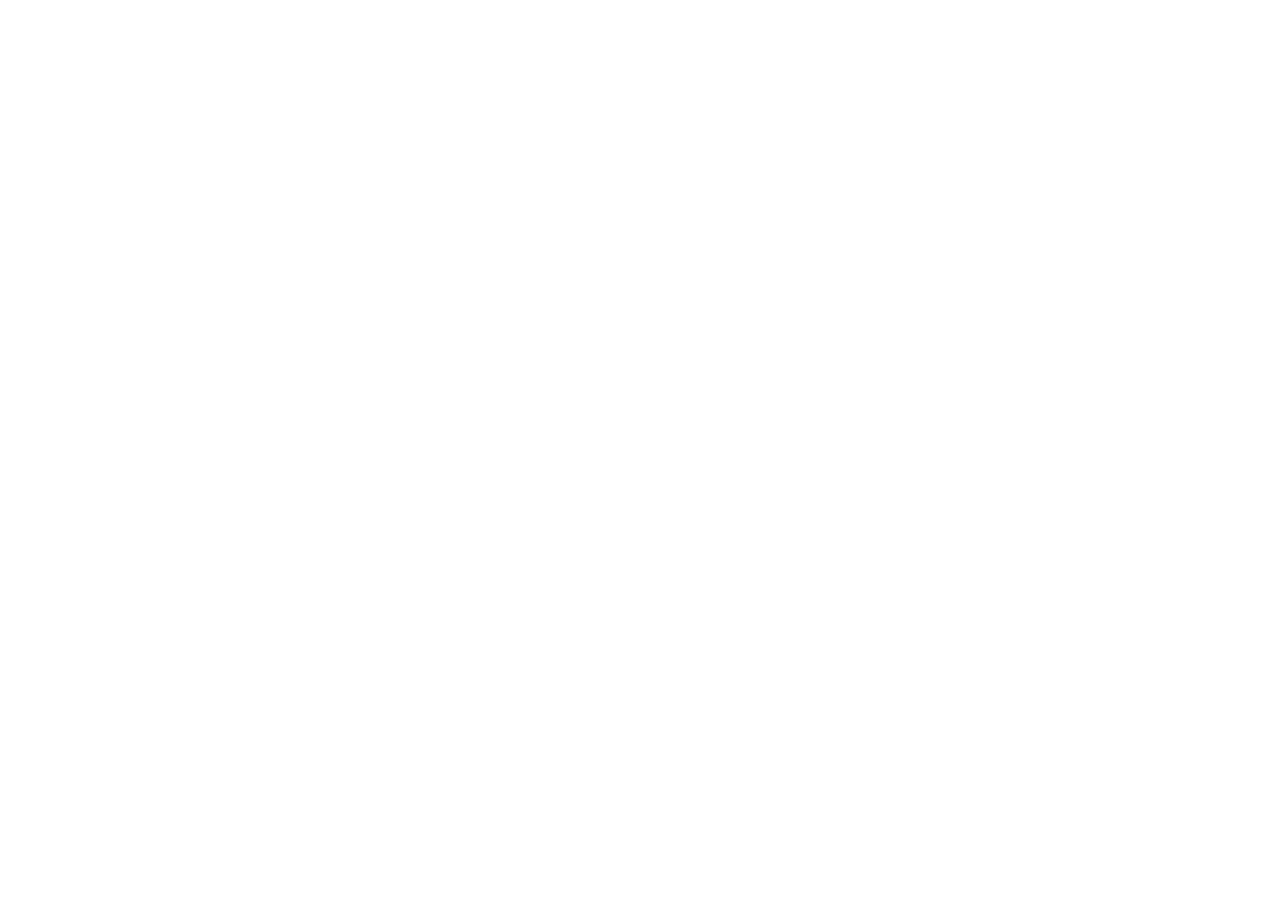
==== landing-page-2/index.html @ e0eefb37 "Add archivos para la landing page 2" ====
<!doctype html>
<html lang="en">
<head>
    <meta charset="UTF-8">
    <meta name="viewport" content="width=device-width, user-scalable=no, initial-scale=1.0, maximum-scale=1.0, minimum-scale=1.0">
    <meta http-equiv="X-UA-Compatible" content="ie=edge">
    <title>Document</title>
</head>
<body>
  
</body>
</html>
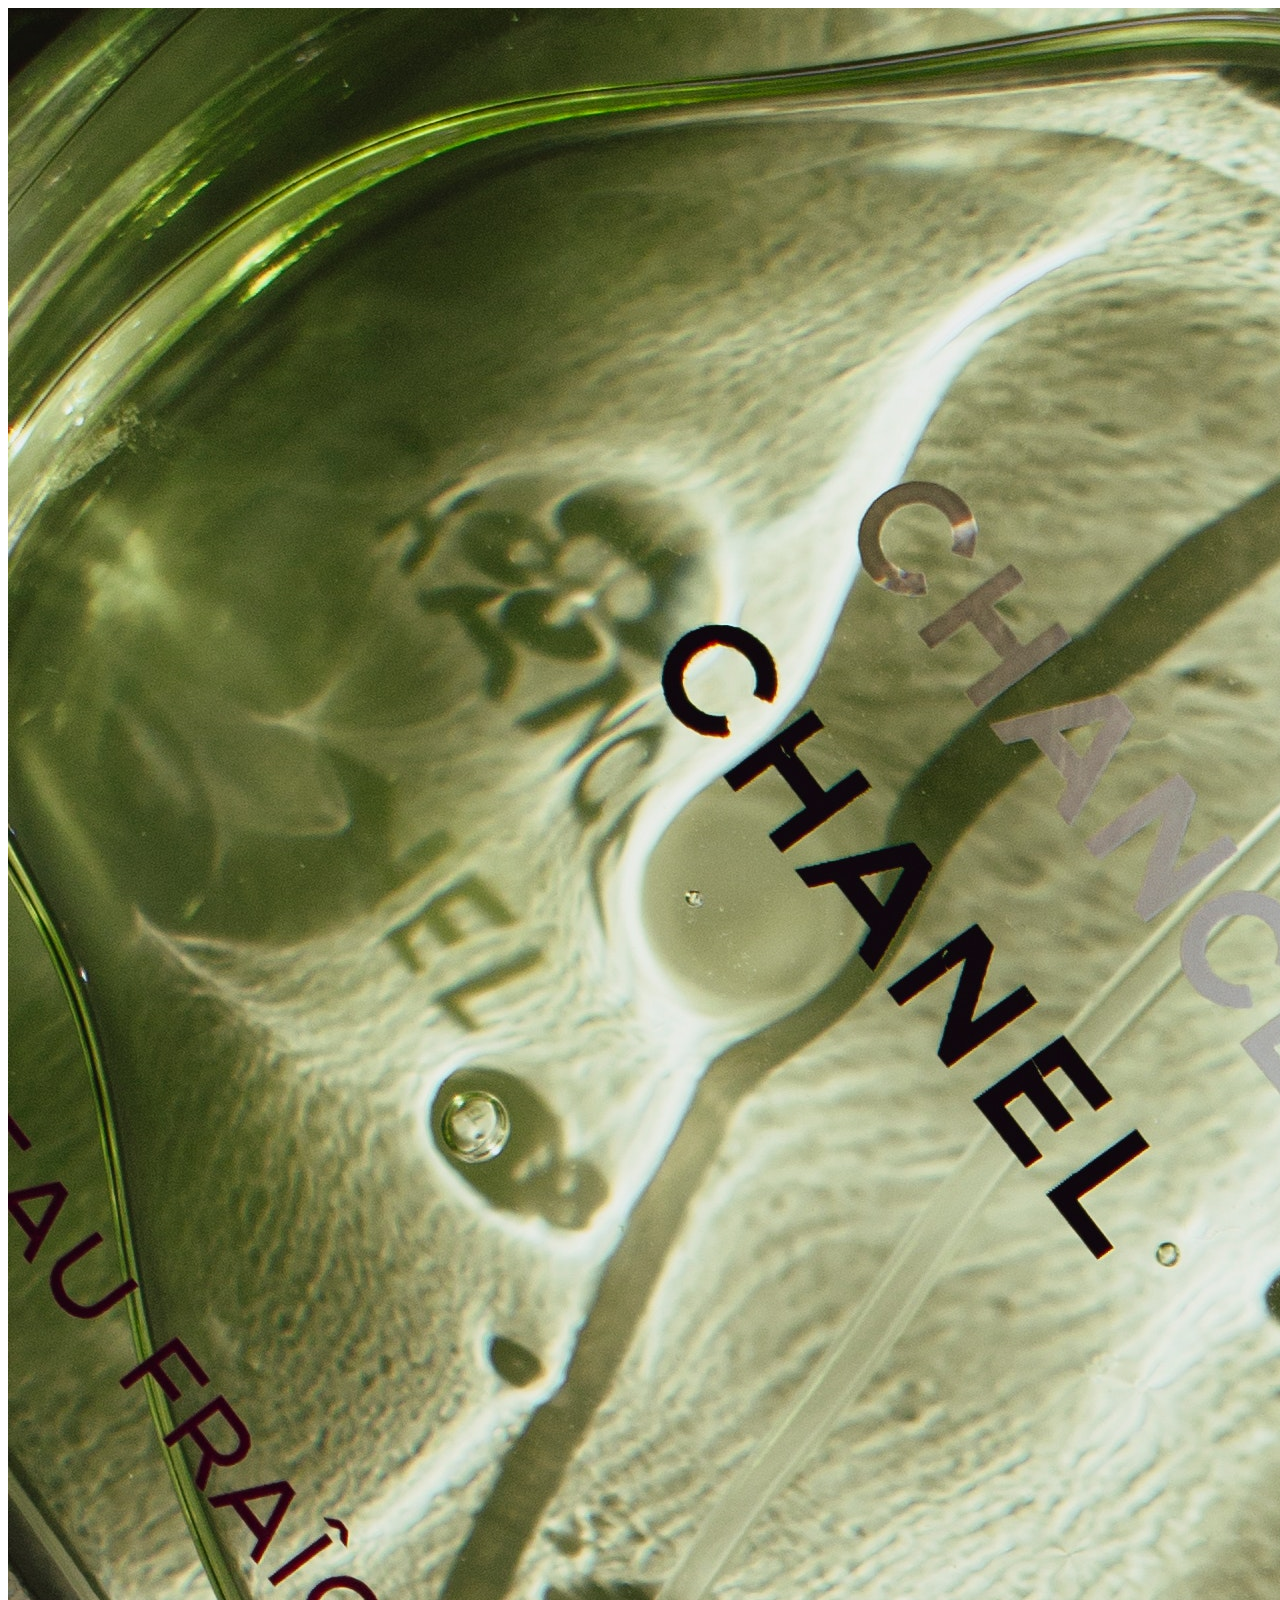
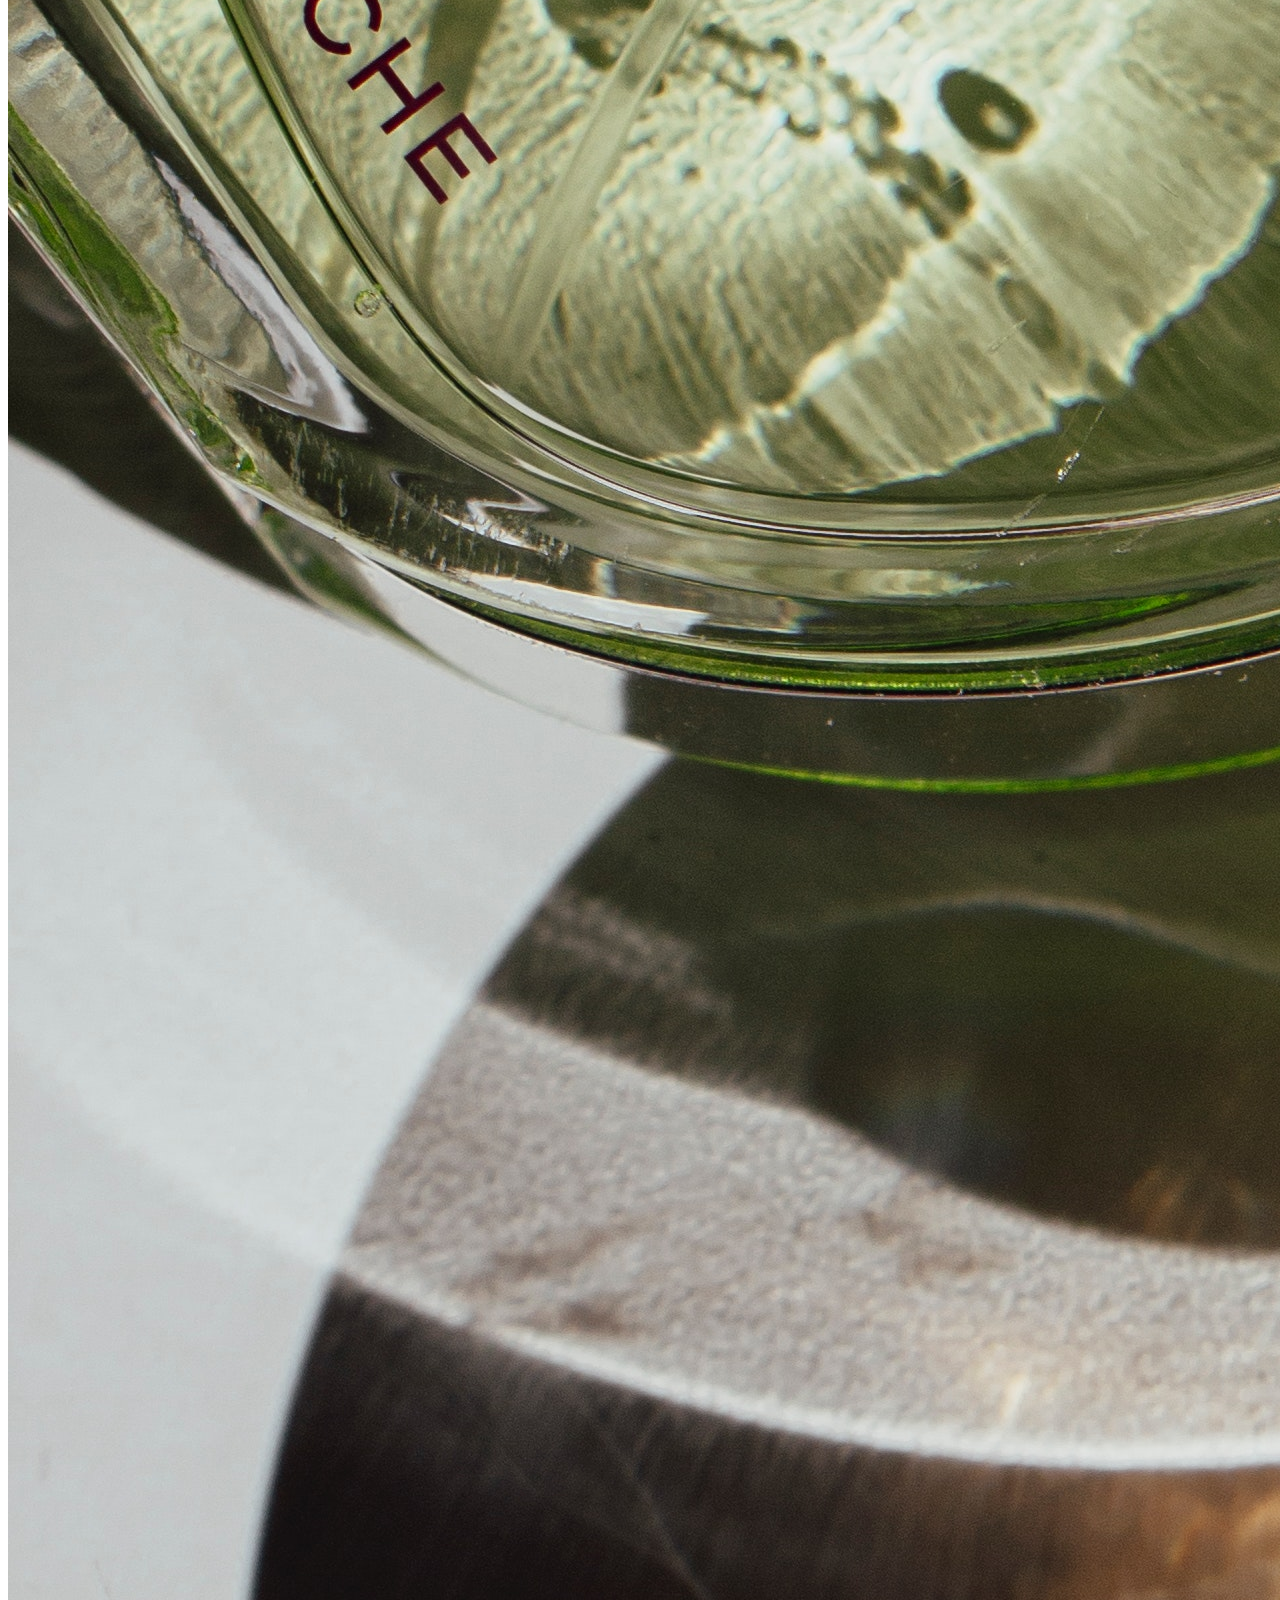
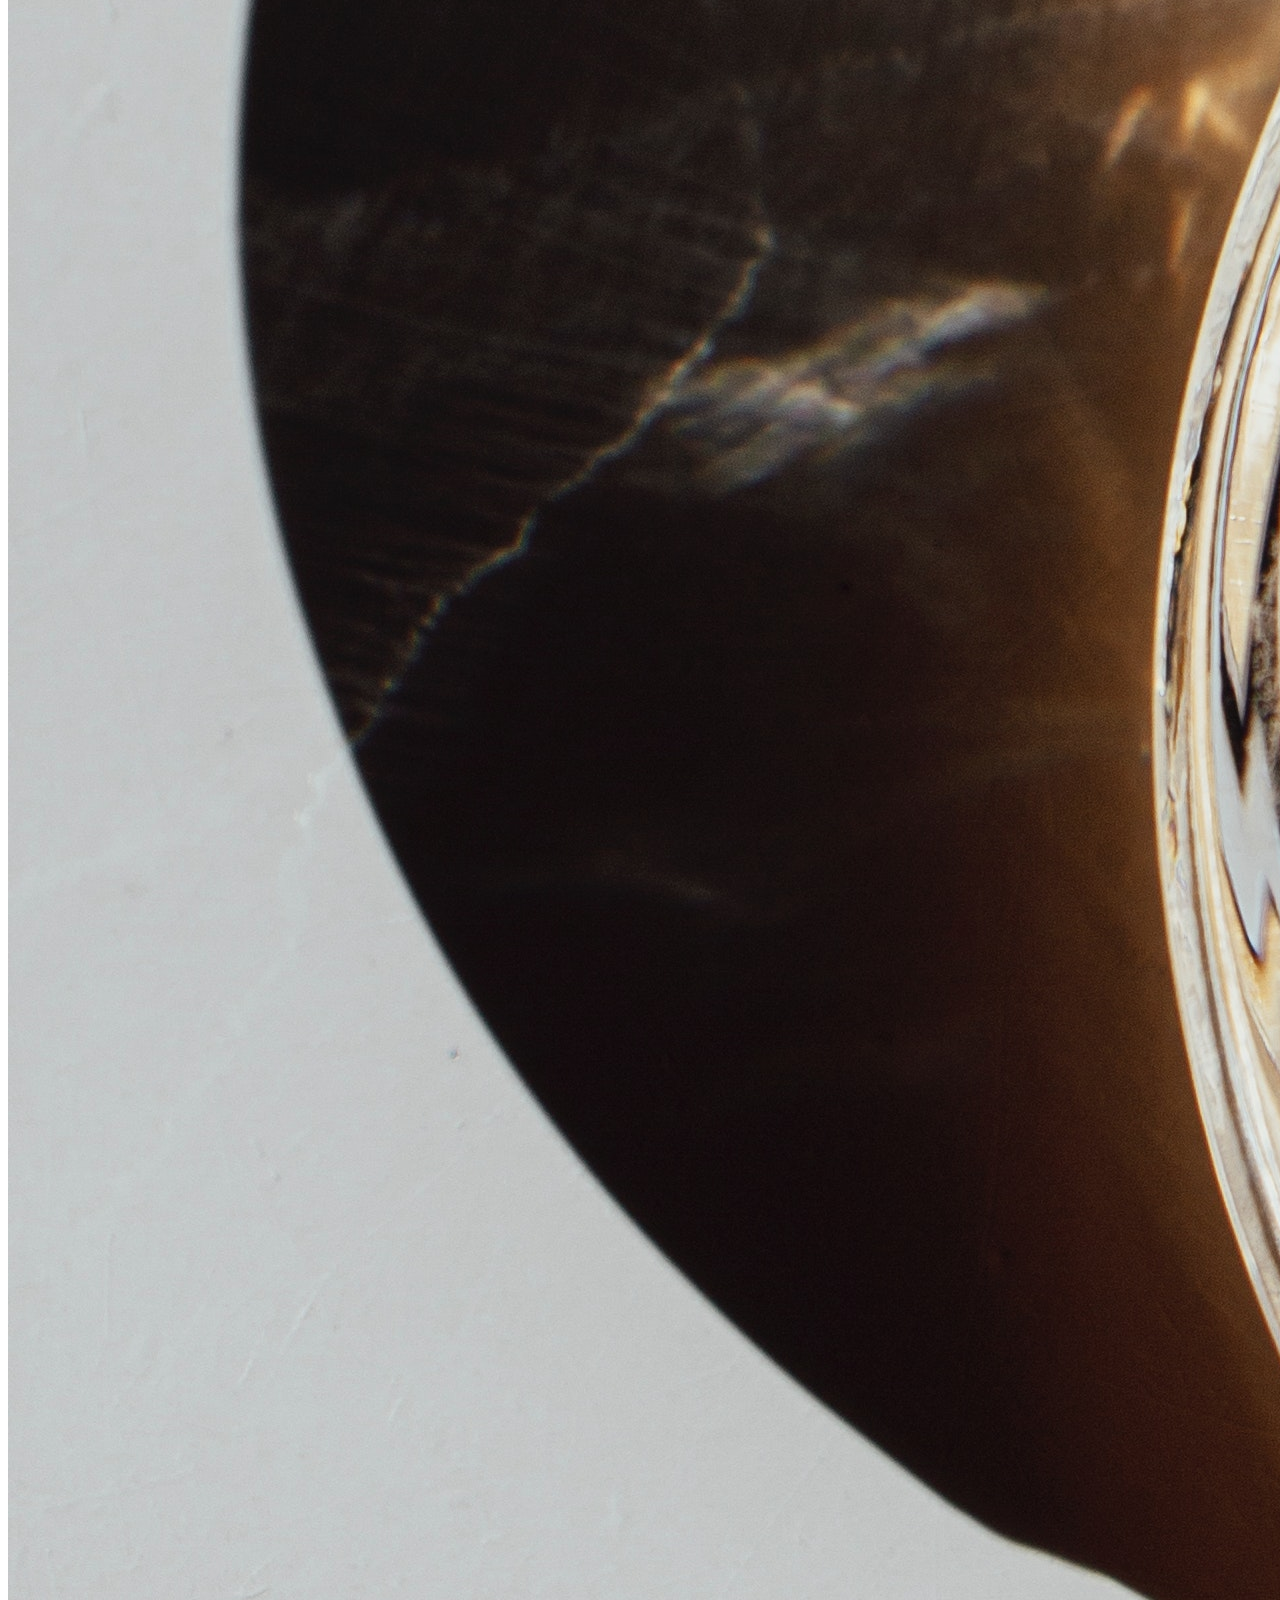
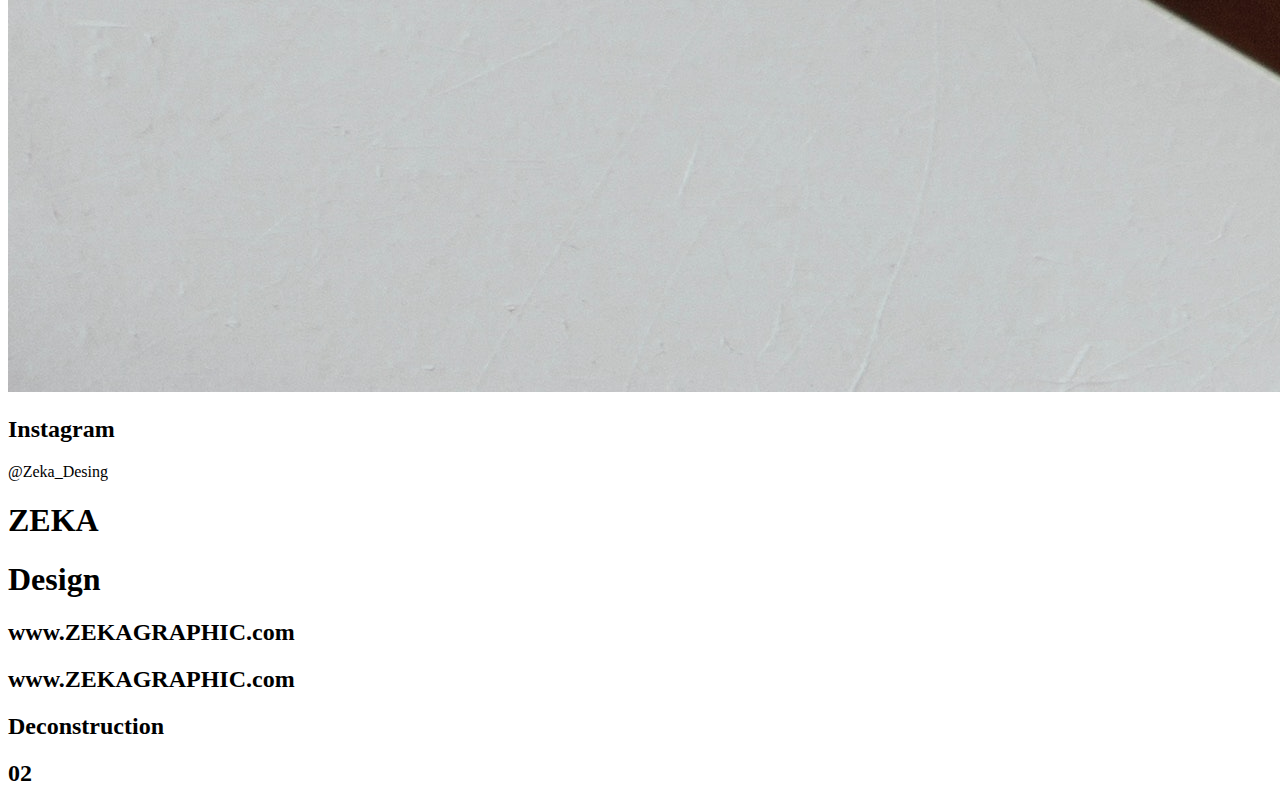
==== commit 453f4a4f: "Change estructura de card y link para los estilos" ====
--- a/landing-page-2/index.html
+++ b/landing-page-2/index.html
@@ -4,9 +4,26 @@
     <meta charset="UTF-8">
     <meta name="viewport" content="width=device-width, user-scalable=no, initial-scale=1.0, maximum-scale=1.0, minimum-scale=1.0">
     <meta http-equiv="X-UA-Compatible" content="ie=edge">
+    <link rel="stylesheet" href="css/style.css">
     <title>Document</title>
 </head>
 <body>
-  
+    <main>
+        <div class="card-container">
+            <img src="images/pexels-perfume.jpg" alt="perfume">
+            <div class="header">
+                <div class="instagram-items">
+                    <h2>Instagram</h2>
+                    <p>@Zeka_Desing</p>
+                </div>
+                <h1 class="name-company">ZEKA</h1>
+            </div>
+            <h1 class="design">Design</h1>
+            <h2 class="url-right">www.ZEKAGRAPHIC.com</h2>
+            <h2 class="url-left">www.ZEKAGRAPHIC.com</h2>
+            <h2 class="deconstruction">Deconstruction</h2>
+            <h2 class="number">02</h2>
+        </div>
+    </main>
 </body>
 </html>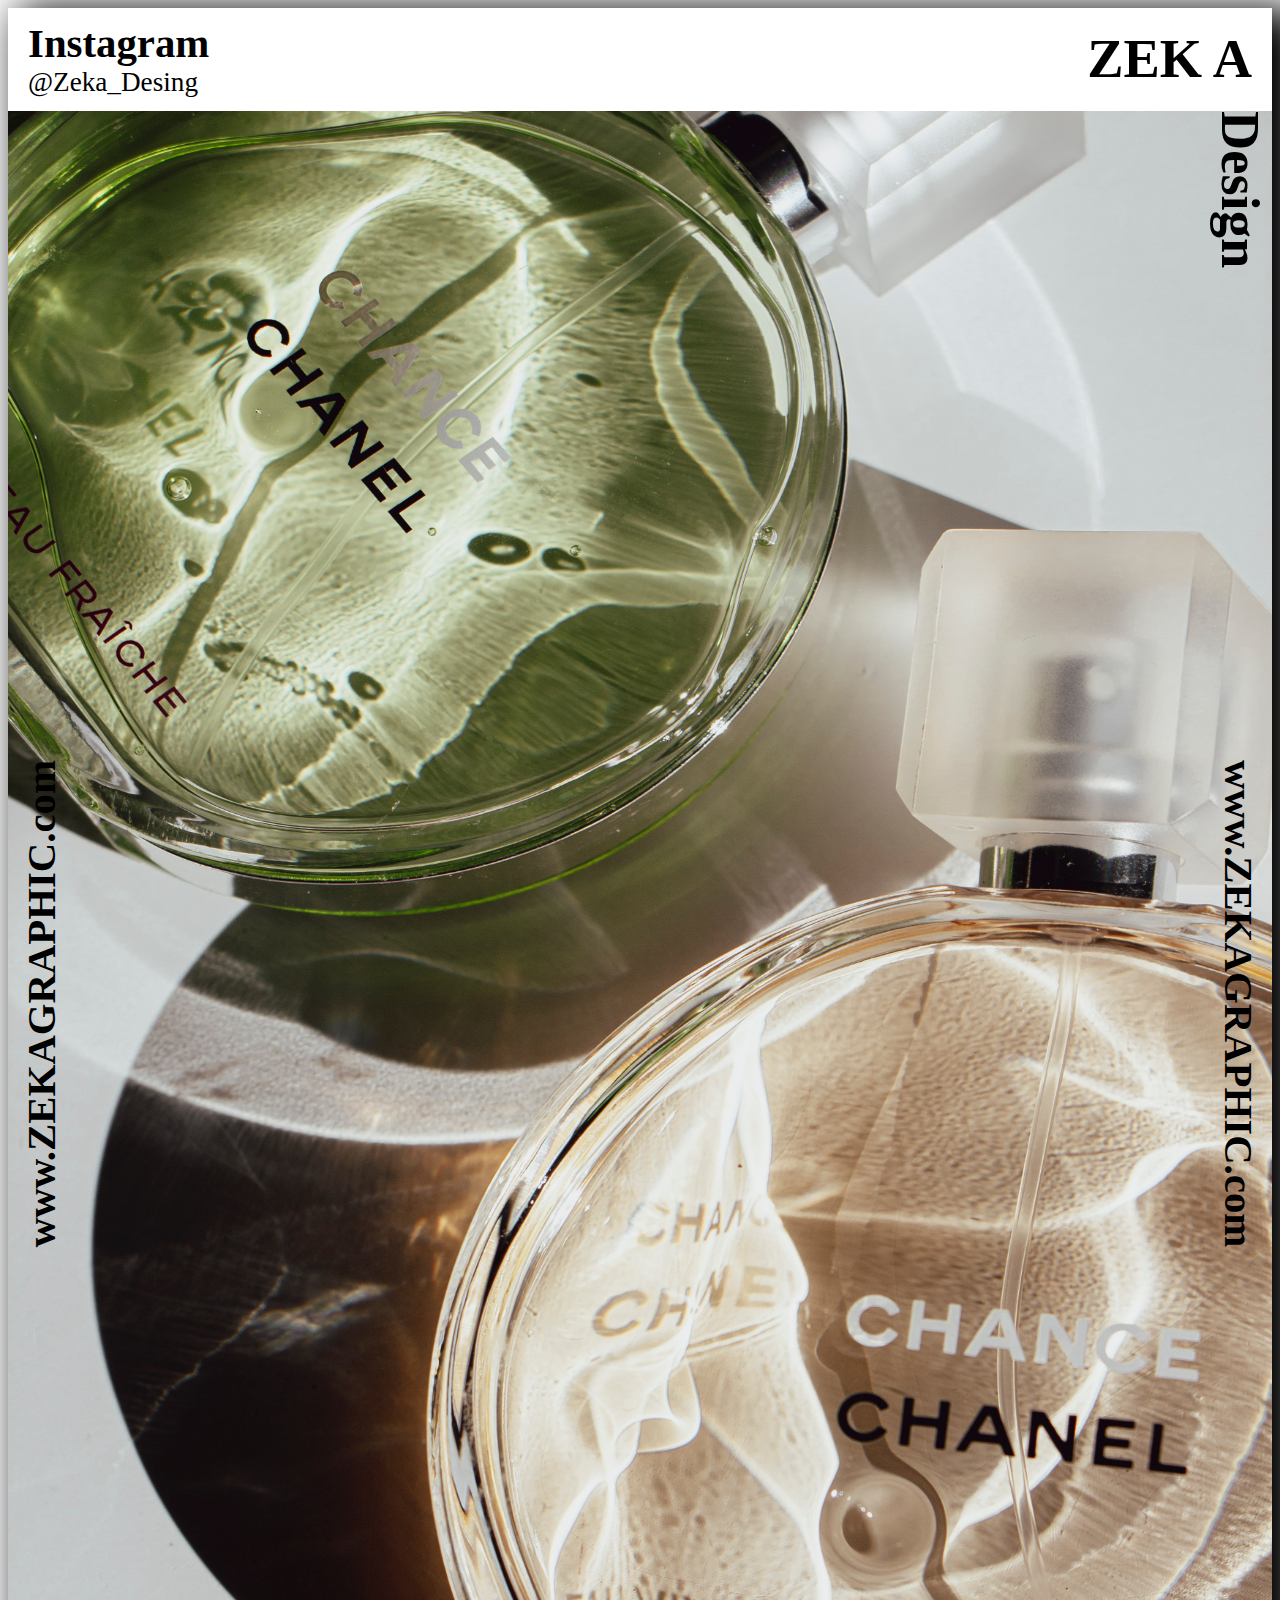
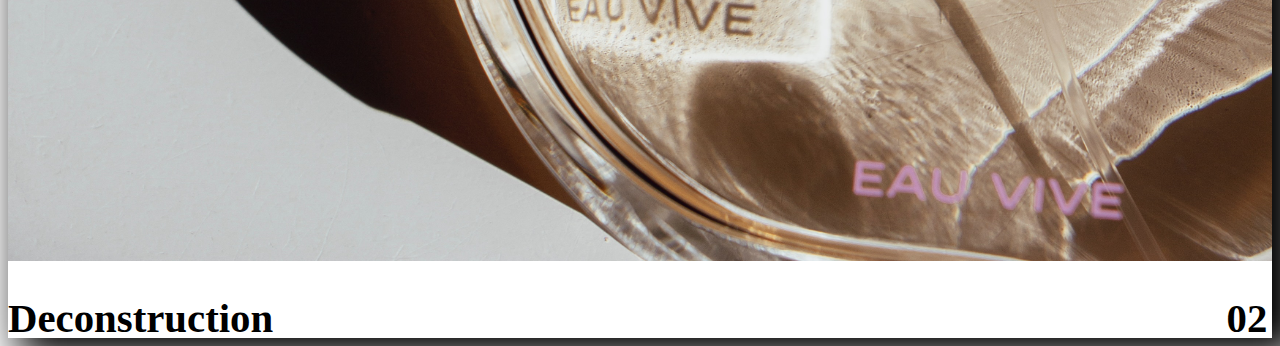
==== commit d8c6a8bb: "Change espacio entre letras de empresa ZEK A" ====
--- a/landing-page-2/index.html
+++ b/landing-page-2/index.html
@@ -16,7 +16,7 @@
                     <h2>Instagram</h2>
                     <p>@Zeka_Desing</p>
                 </div>
-                <h1 class="name-company">ZEKA</h1>
+                <h1 class="name-company">ZEK A</h1>
             </div>
             <h1 class="design">Design</h1>
             <h2 class="url-right">www.ZEKAGRAPHIC.com</h2>
--- a/landing-page-2/css/style.css
+++ b/landing-page-2/css/style.css
@@ -0,0 +1,68 @@
+main {
+    font-size: 1.7rem;
+    display: flex;
+    place-content: center;
+}
+.card-container {
+    box-shadow: 20px 10px 40px 10px;
+    background-color: white;
+    display: grid;
+    width: 1280px;
+    height: 1930px;
+    grid-template-rows: 1fr 35px auto 1fr;
+    grid-template-columns:  50px auto 50px;
+    place-items: center;
+}
+.card-container img {
+    width: 100%;
+    height: 1750px;
+    grid-column: 1 / 4;
+    grid-row: 2 / 4;
+}
+.header {
+    display: flex;
+    flex-wrap: wrap;
+    place-content: center space-between;
+    grid-column: 1 / 4;
+    grid-row: 1 / 1;
+    width: 100%;
+    height: 100%;
+}
+.instagram-items {
+    line-height: 4px;
+}
+.instagram-items, .name-company {
+    margin: 0 20px;
+}
+.name-company {
+    margin-top: 20px;
+}
+.url-right {
+    margin-right: 50px;
+    writing-mode: vertical-lr;
+    grid-column: 3 / 3;
+    grid-row: 3 / 3;
+}
+.url-left {
+    margin-left: 50px;
+    rotate: 180deg;
+    writing-mode: vertical-rl;
+    grid-column: 1 / 1;
+    grid-row: 3 / 3;
+}
+.design {
+    margin-right: 50px;
+    align-self: start;
+    writing-mode: vertical-rl;
+    grid-row: 2 / 2;
+    grid-column: 3 / 3;
+}
+.deconstruction {
+    place-self: start;
+    grid-column: 1 / 1;
+    grid-row: 4 / 4;
+}
+.number {
+    grid-column: 3 / 3;
+    grid-row: 4 / 4;
+}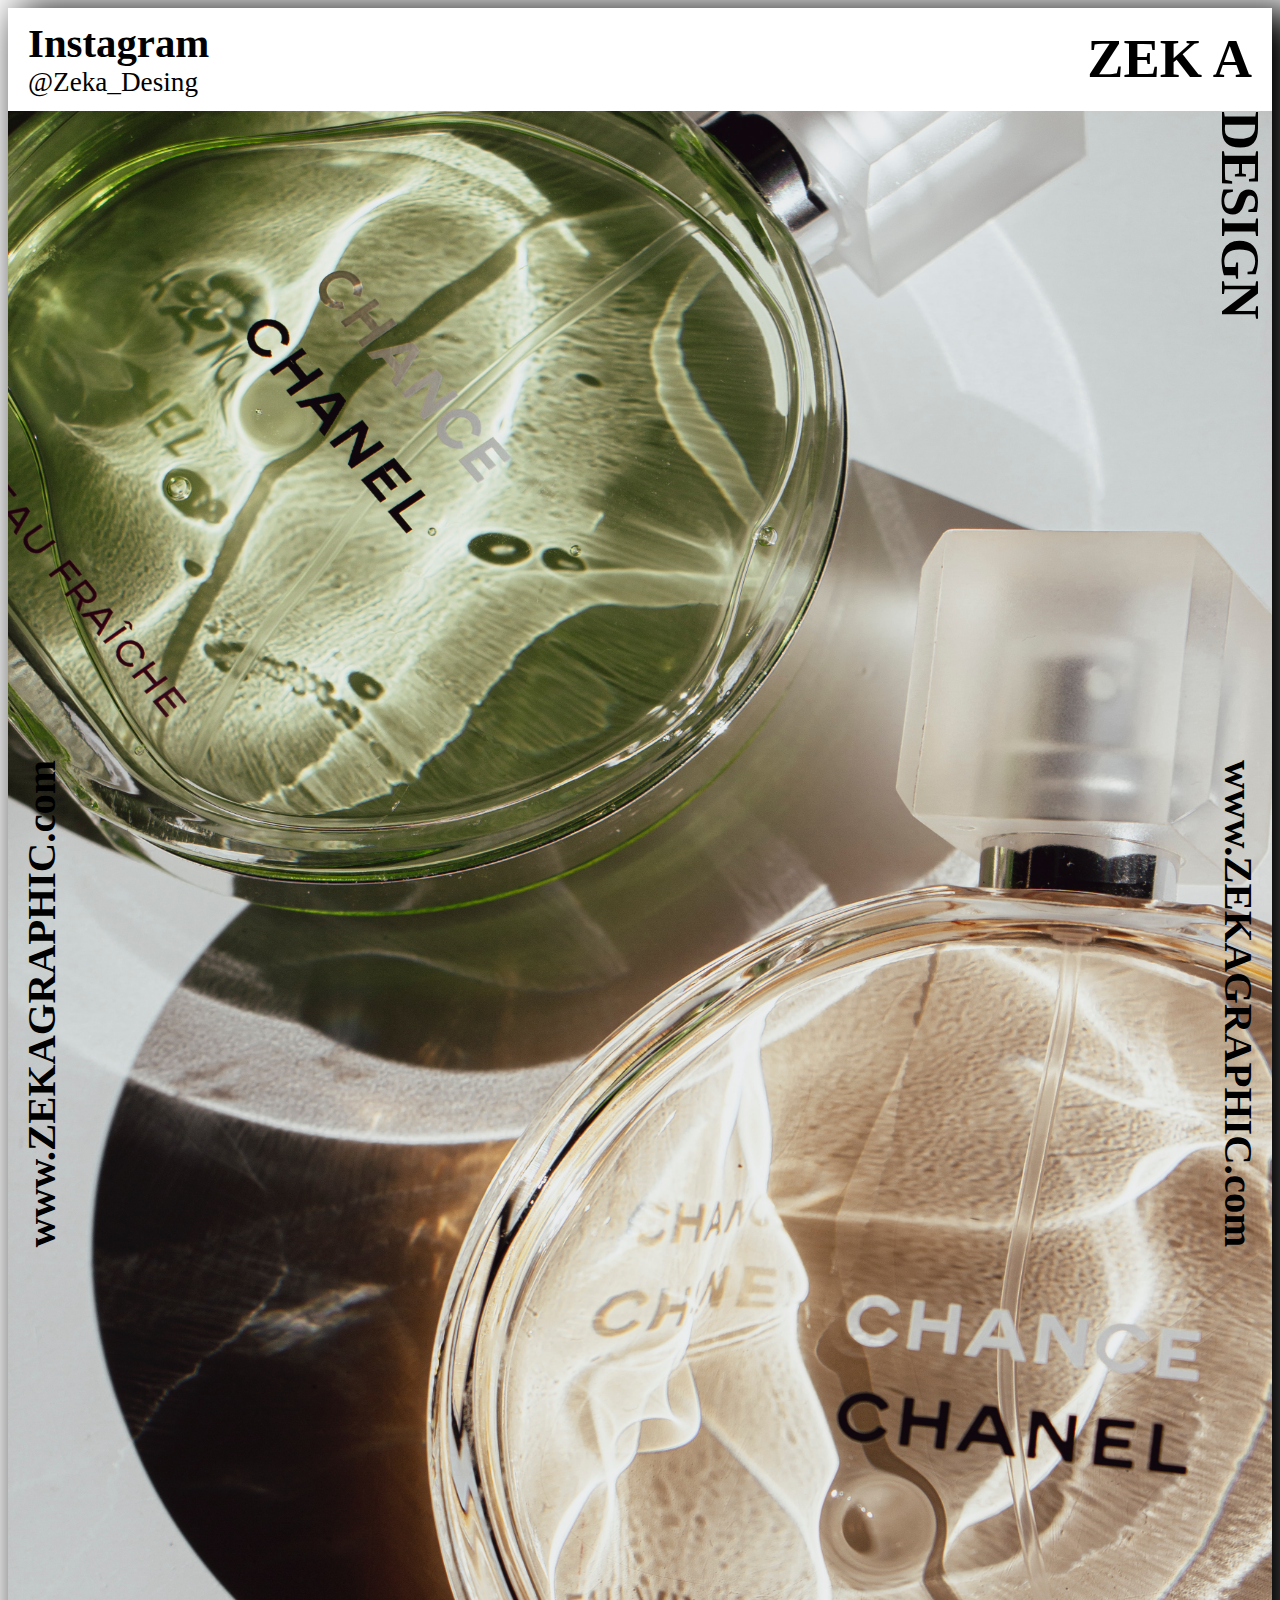
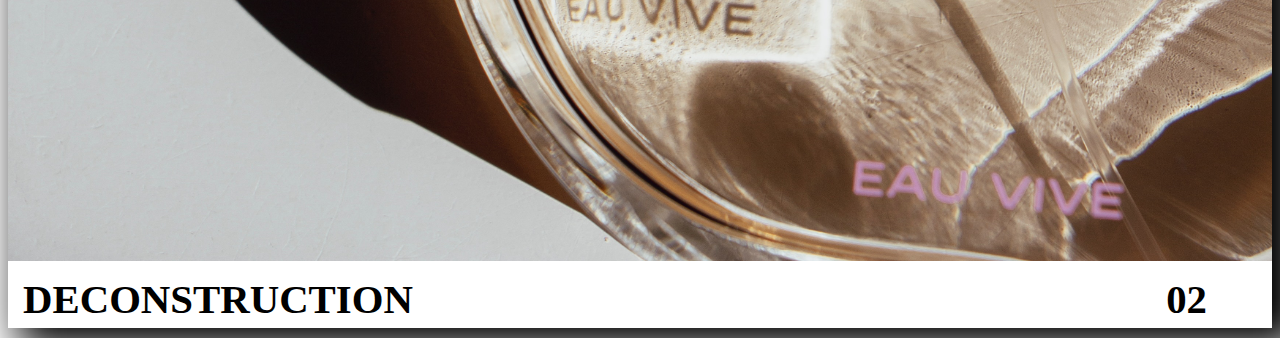
==== commit eb20ecdb: "Fix resuelto problema de footer y alineacion de elementos" ====
--- a/landing-page-2/index.html
+++ b/landing-page-2/index.html
@@ -18,11 +18,13 @@
                 </div>
                 <h1 class="name-company">ZEK A</h1>
             </div>
-            <h1 class="design">Design</h1>
+            <h1 class="design">DESIGN</h1>
             <h2 class="url-right">www.ZEKAGRAPHIC.com</h2>
             <h2 class="url-left">www.ZEKAGRAPHIC.com</h2>
-            <h2 class="deconstruction">Deconstruction</h2>
-            <h2 class="number">02</h2>
+            <div class="footer">
+                <h2 class="deconstruction">DECONSTRUCTION</h2>
+                <h2 class="number">02</h2>
+            </div>
         </div>
     </main>
 </body>
--- a/landing-page-2/css/style.css
+++ b/landing-page-2/css/style.css
@@ -8,7 +8,7 @@
     background-color: white;
     display: grid;
     width: 1280px;
-    height: 1930px;
+    height: 1920px;
     grid-template-rows: 1fr 35px auto 1fr;
     grid-template-columns:  50px auto 50px;
     place-items: center;
@@ -57,12 +57,17 @@
     grid-row: 2 / 2;
     grid-column: 3 / 3;
 }
+.footer {
+    display: flex;
+    place-content: space-between;
+    grid-column: 1 / 3;
+    grid-row: 4 / 4;
+    height: 100%;
+    width: 100%;
+}
 .deconstruction {
-    place-self: start;
-    grid-column: 1 / 1;
-    grid-row: 4 / 4;
+    margin: 15px 15px;
 }
 .number {
-    grid-column: 3 / 3;
-    grid-row: 4 / 4;
+    margin: 15px 15px;
 }